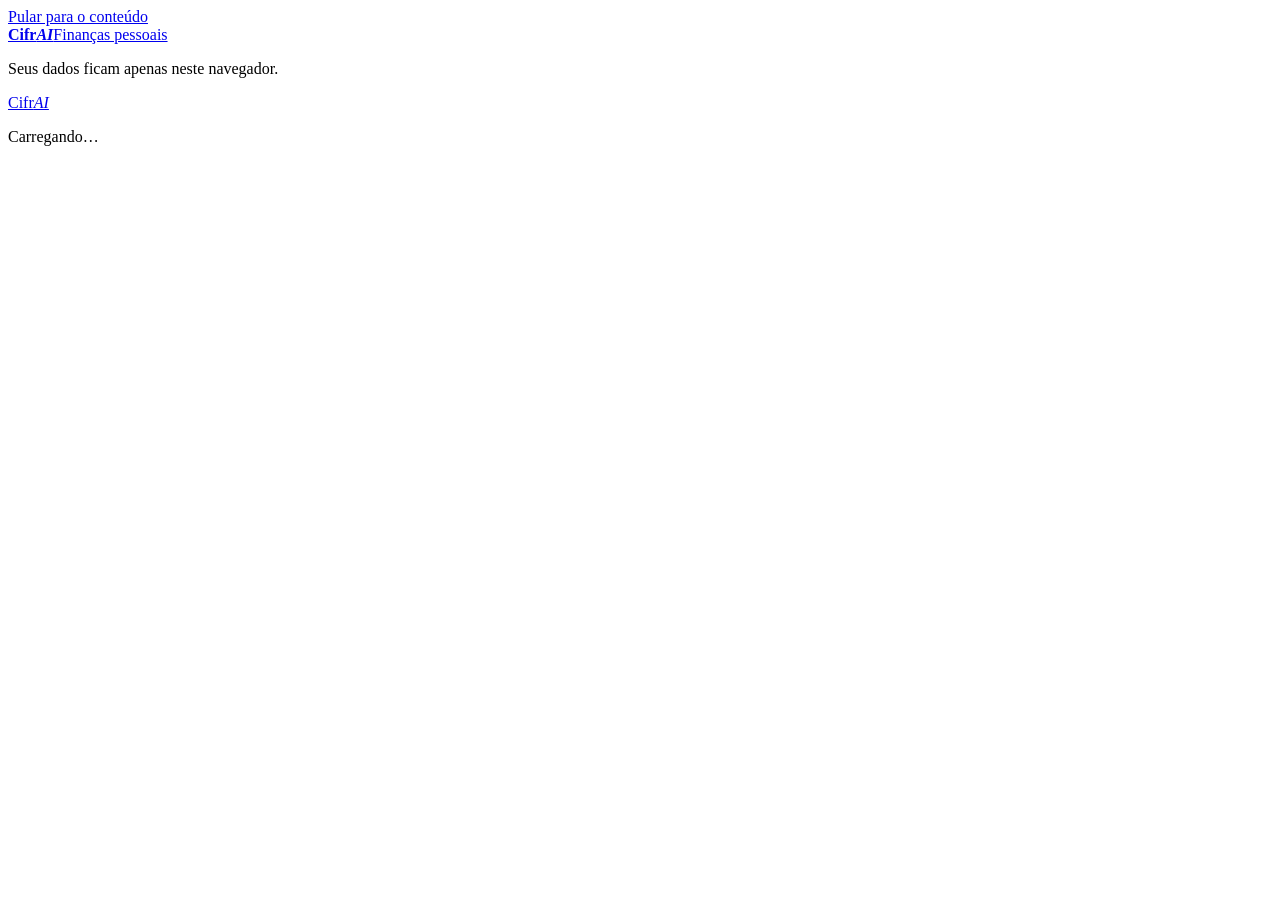
==== index.html @ ef98622e "Add files via upload" ====
<!DOCTYPE html>
<html lang="pt-BR">
<head>
  <meta charset="utf-8">
  <meta name="viewport" content="width=device-width, initial-scale=1">
  <meta name="description" content="CifrAI: controle financeiro pessoal a partir do extrato em PDF, com categorias, orçamentos, gráficos e assistente. Seus dados ficam no seu navegador.">
  <meta name="color-scheme" content="light dark">
  <title>CifrAI · Controle financeiro pessoal</title>
  <link rel="icon" href="data:image/svg+xml,%3Csvg xmlns='http://www.w3.org/2000/svg' viewBox='0 0 32 32'%3E%3Crect width='32' height='32' rx='8' fill='%235846b8'/%3E%3Cpath d='M9 21l5-6 4 4 6-8' stroke='white' stroke-width='2.6' fill='none' stroke-linecap='round' stroke-linejoin='round'/%3E%3C/svg%3E">
  <link rel="stylesheet" href="css/styles.css">
</head>
<body>
  <noscript><p class="banner">O CifrAI precisa de JavaScript ativado no navegador para funcionar.</p></noscript>
  <a class="skip-link" href="#view">Pular para o conteúdo</a>

  <aside class="sidebar">
    <a class="brand" href="#/inicio" aria-label="CifrAI: ir para a tela inicial">
      <span class="brand-logo" aria-hidden="true"></span>
      <div><strong>Cifr<em>AI</em></strong><span>Finanças pessoais</span></div>
    </a>
    <nav id="nav" class="nav" aria-label="Navegação principal"></nav>
    <p class="privacy-note">Seus dados ficam apenas neste navegador.</p>
  </aside>

  <div class="content">
    <a class="mobile-brand" href="#/inicio" aria-label="CifrAI: ir para a tela inicial">
      <span class="brand-logo" aria-hidden="true"></span> Cifr<em>AI</em>
    </a>
    <div id="banner" class="banner" hidden>
      Você abriu o arquivo direto do computador. Para o app funcionar corretamente, abra pelo endereço
      <strong>http://localhost:8080</strong> (veja o arquivo <em>iniciar.bat</em>).
    </div>
    <div id="app-error" class="banner error" role="alert" hidden>
      <span></span> <button id="app-error-close" class="btn small" type="button">Fechar</button>
    </div>
    <main id="view" tabindex="-1">
      <p class="loading">Carregando…</p>
    </main>
  </div>

  <script type="module" src="js/app.js"></script>
</body>
</html>
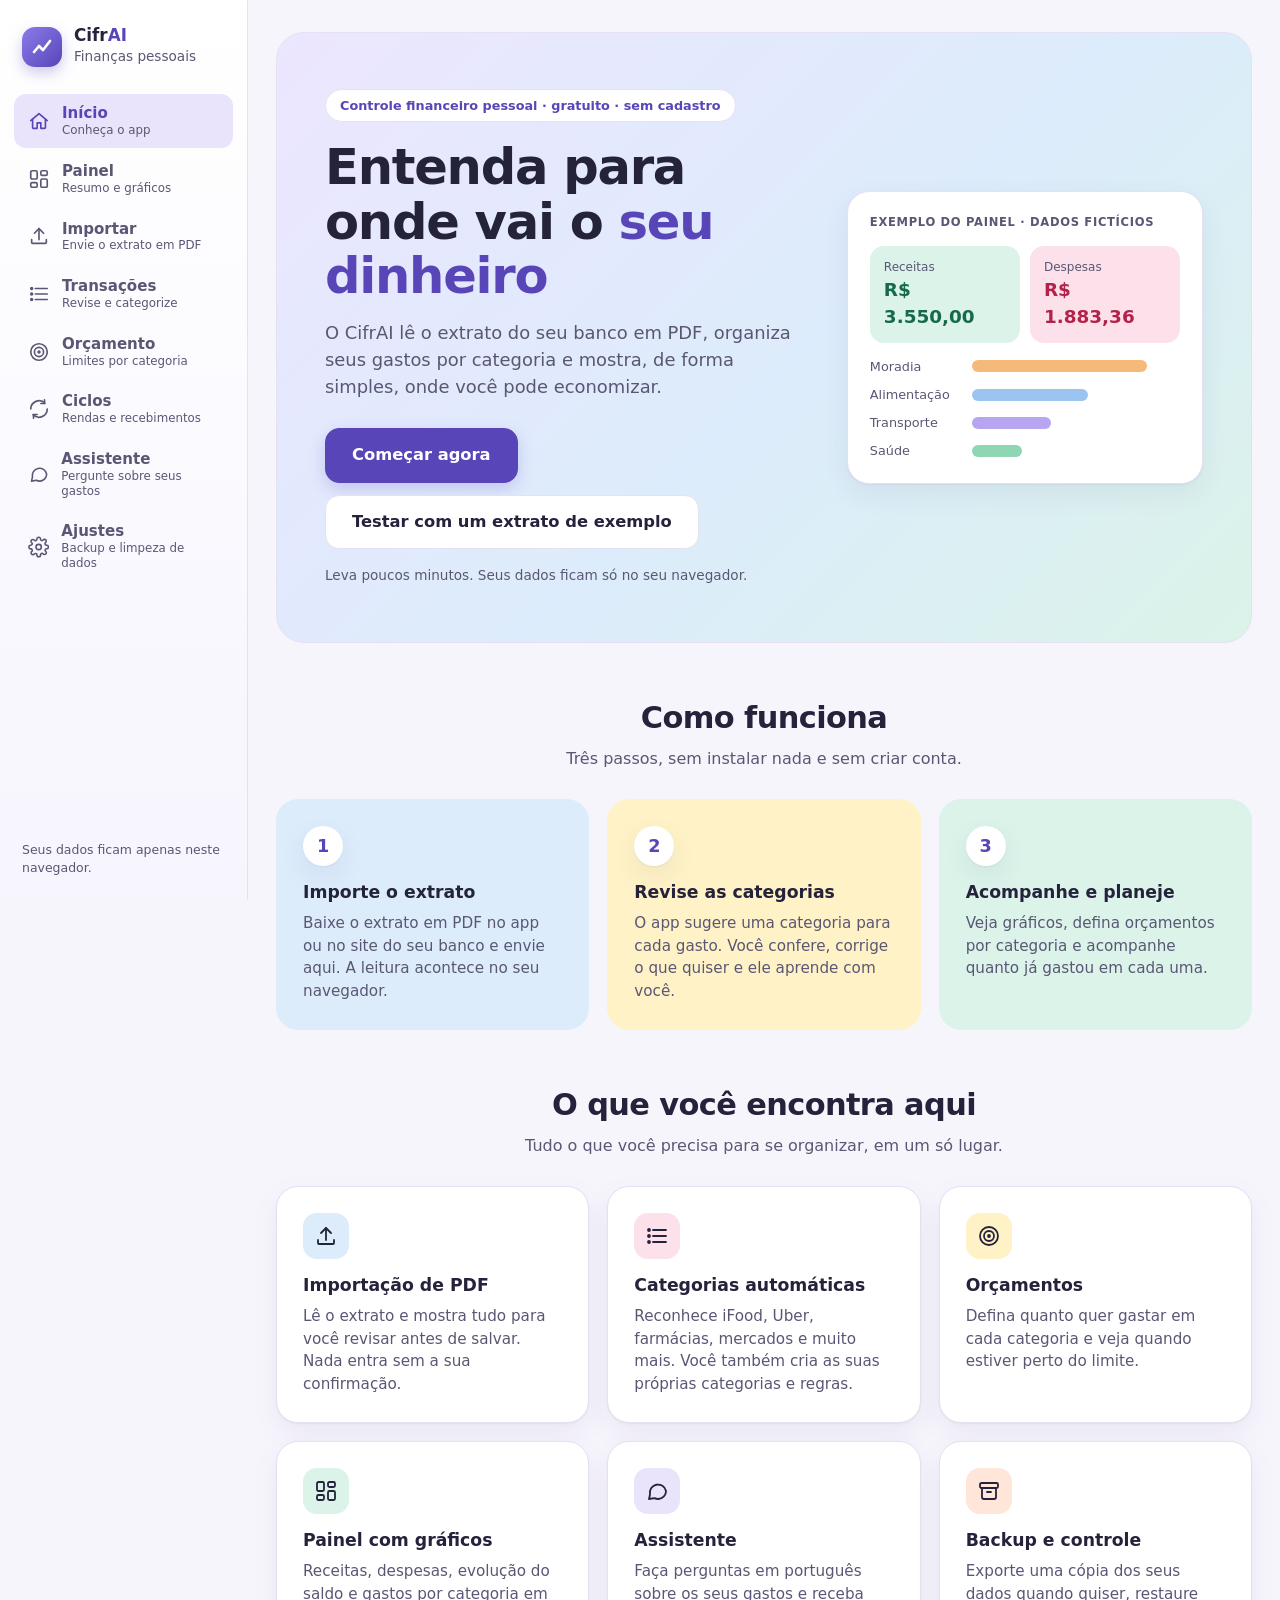
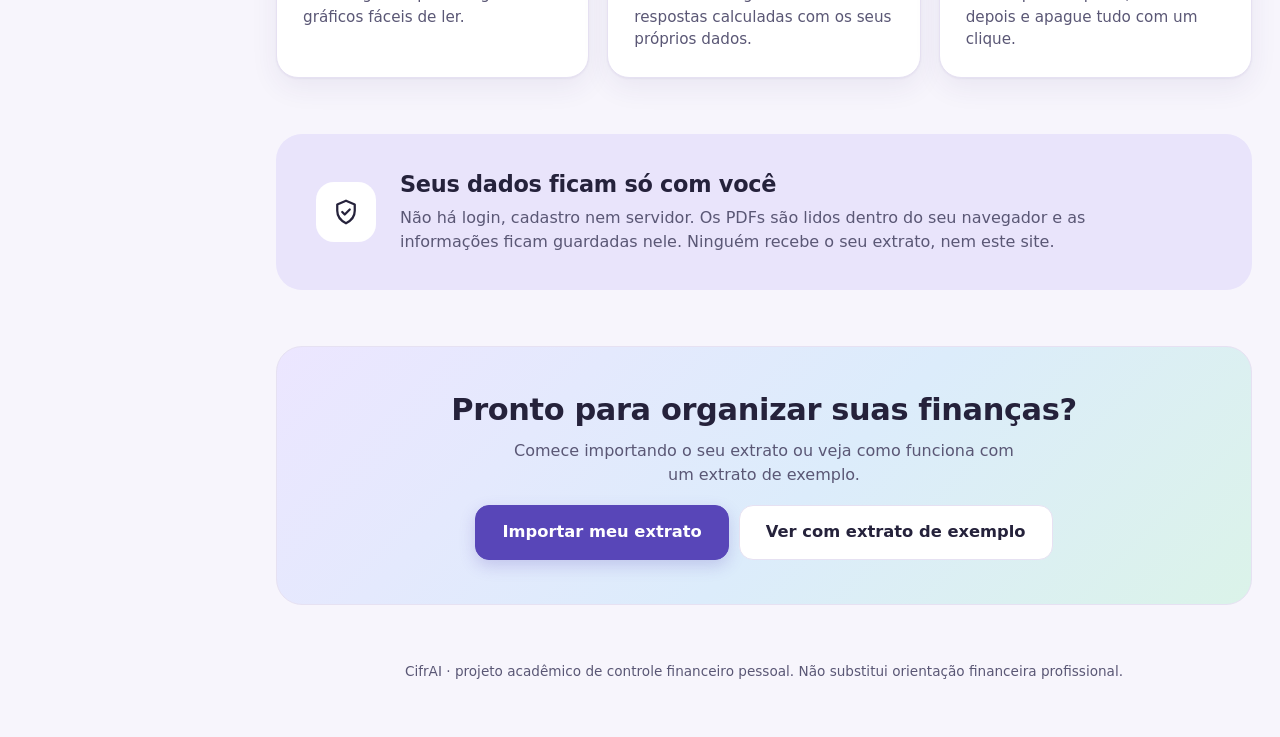
==== commit 0ee0d33f: "Add files via upload" ====
--- a/index.html
+++ b/index.html
@@ -2,6 +2,12 @@
 <html lang="pt-BR">
 <head>
   <meta charset="utf-8">
+  <!-- Regra de segurança (CSP): a página só carrega e executa código DESTE site. Scripts, estilos, imagens, fontes,
+       workers e conexões de outros endereços são bloqueados; plugins (object) e <base> também. Estilos inline
+       continuam permitidos porque o app usa cores por atributo style (não executam código).
+       Para conectar um backend de IA, acrescente o endereço dele em connect-src (veja docs/CONFIGURAR-LLM.md). -->
+  <meta http-equiv="Content-Security-Policy" content="default-src 'self'; script-src 'self'; style-src 'self' 'unsafe-inline'; img-src 'self' data:; font-src 'self'; connect-src 'self'; worker-src 'self'; object-src 'none'; base-uri 'self'; form-action 'self'">
+  <meta name="referrer" content="no-referrer">
   <meta name="viewport" content="width=device-width, initial-scale=1">
   <meta name="description" content="CifrAI: controle financeiro pessoal a partir do extrato em PDF, com categorias, orçamentos, gráficos e assistente. Seus dados ficam no seu navegador.">
   <meta name="color-scheme" content="light dark">
@@ -24,7 +30,7 @@
 
   <div class="content">
     <a class="mobile-brand" href="#/inicio" aria-label="CifrAI: ir para a tela inicial">
-      <span class="brand-logo" aria-hidden="true"></span> Cifr<em>AI</em>
+      <span class="brand-logo" aria-hidden="true"></span><span>Cifr<em>AI</em></span>
     </a>
     <div id="banner" class="banner" hidden>
       Você abriu o arquivo direto do computador. Para o app funcionar corretamente, abra pelo endereço
--- a/css/styles.css
+++ b/css/styles.css
@@ -0,0 +1,656 @@
+/* CifrAI: estilo geral.
+   Variáveis (--nome) ficam no topo para trocar cores em um só lugar. */
+:root {
+  /* Paleta pastel: fundos suaves (lavanda, menta, pêssego, céu, manteiga, rosa) e texto escuro.
+     Todos os pares texto/fundo foram conferidos para contraste mínimo de 4,5:1. */
+  --bg: #f7f5fc;
+  --surface: #ffffff;
+  --text: #25223b;
+  --muted: #5a5775;
+  --border: #e6e1f2;
+  --primary: #5846b8;
+  --primary-soft: #e9e4fb;
+  --positive: #166a49;
+  --negative: #b3224a;
+  --warning: #8a4b08;
+  /* cores de texto SOBRE fundos coloridos (garantem contraste nos dois temas) */
+  --on-primary: #ffffff;
+  --on-warning: #ffffff;
+  --on-negative: #ffffff;
+  /* pastéis decorativos: o texto sobre eles é sempre o --text */
+  --pastel-lilac: #e9e4fb;
+  --pastel-mint: #dbf3e9;
+  --pastel-peach: #ffe6d8;
+  --pastel-sky: #dcecfb;
+  --pastel-butter: #fff2c6;
+  --pastel-rose: #fde1ea;
+  --hero: linear-gradient(135deg, #ece6ff 0%, #dcecfb 55%, #dbf3e9 100%);
+  --radius: 18px;
+  --shadow: 0 1px 2px rgba(60, 45, 120, .06), 0 10px 28px rgba(60, 45, 120, .07);
+  --sidebar-w: 248px;
+  --nav-h: 64px;
+}
+
+@media (prefers-color-scheme: dark) {
+  :root {
+    --bg: #16142a;
+    --surface: #201e38;
+    --text: #ece9fb;
+    --muted: #aeaacb;
+    --border: #38355e;
+    --primary: #b9acff;
+    --primary-soft: #33305c;
+    --positive: #6fe0ac;
+    --negative: #ff93aa;
+    --warning: #f5c26b;
+    --on-primary: #1b1640;
+    --on-warning: #1f1300;
+    --on-negative: #2b0a14;
+    --pastel-lilac: #2c2955;
+    --pastel-mint: #17372f;
+    --pastel-peach: #3d2a26;
+    --pastel-sky: #1c3050;
+    --pastel-butter: #3a3318;
+    --pastel-rose: #3d2232;
+    --hero: linear-gradient(135deg, #2a2650 0%, #1d2c4f 55%, #17372f 100%);
+    --shadow: none;
+  }
+}
+
+* { box-sizing: border-box; }
+
+html { -webkit-text-size-adjust: 100%; }
+
+body {
+  margin: 0;
+  font-family: system-ui, -apple-system, "Segoe UI", Roboto, sans-serif;
+  background: var(--bg);
+  color: var(--text);
+  line-height: 1.5;
+}
+
+h1, h2 { margin: 0; line-height: 1.25; letter-spacing: -.012em; }
+h2 { font-size: 1.08rem; }
+p { margin: 0; }
+
+.skip-link {
+  position: absolute; left: -999px; top: 8px;
+  background: var(--primary); color: var(--on-primary); padding: 8px 14px; border-radius: 8px; z-index: 100;
+}
+.skip-link:focus { left: 8px; }
+
+/* ---------- Estrutura: menu lateral (desktop) e menu inferior (celular) ---------- */
+.sidebar {
+  position: fixed; inset: 0 auto 0 0; width: var(--sidebar-w);
+  background: linear-gradient(180deg, var(--surface) 0%, var(--pastel-lilac) 260%);
+  border-right: 1px solid var(--border);
+  display: flex; flex-direction: column; padding: 22px 14px; gap: 22px; z-index: 10;
+}
+
+.brand { display: flex; align-items: center; gap: 12px; padding: 4px 8px; color: var(--text); text-decoration: none; border-radius: 12px; }
+.brand em, .mobile-brand em { font-style: normal; color: var(--primary); }
+.brand:focus-visible, .mobile-brand:focus-visible { outline: 3px solid var(--primary); outline-offset: 2px; }
+.brand strong { display: block; font-size: 1.05rem; line-height: 1.1; }
+.brand span:not(.brand-logo) { color: var(--muted); font-size: .85rem; }
+.brand-logo {
+  width: 40px; height: 40px; border-radius: 13px; flex: none;
+  background:
+    url("data:image/svg+xml,%3Csvg xmlns='http://www.w3.org/2000/svg' viewBox='0 0 32 32'%3E%3Cpath d='M8 21l5-6 4 4 7-9' stroke='white' stroke-width='2.6' fill='none' stroke-linecap='round' stroke-linejoin='round'/%3E%3C/svg%3E") center / 80% no-repeat,
+    linear-gradient(135deg, #8b7bea, #5846b8);
+  box-shadow: 0 6px 14px rgba(88, 70, 184, .28);
+}
+
+.nav { display: flex; flex-direction: column; gap: 4px; }
+.nav-item {
+  display: flex; align-items: center; gap: 12px; padding: 10px 14px; border-radius: 12px;
+  color: var(--muted); text-decoration: none; font-weight: 600; font-size: .94rem;
+}
+.nav-text { display: flex; flex-direction: column; min-width: 0; line-height: 1.25; }
+.nav-text small { font-size: .74rem; font-weight: 500; color: var(--muted); }
+.nav-item:hover { background: var(--pastel-lilac); color: var(--text); }
+.nav-item.active { background: var(--primary-soft); color: var(--primary); }
+.nav-item:focus-visible, .skip-link:focus-visible { outline: 3px solid var(--primary); outline-offset: 2px; }
+
+.privacy-note { margin-top: auto; font-size: .78rem; color: var(--muted); padding: 0 8px; }
+
+.content { margin-left: var(--sidebar-w); min-height: 100vh; }
+main { max-width: 1100px; margin: 0 auto; padding: 32px 28px 48px; outline: none; }
+
+.banner {
+  background: #fef3c7; color: #78350f; padding: 12px 20px; font-size: .9rem; border-bottom: 1px solid #fcd34d;
+}
+.banner[hidden] { display: none; }
+
+/* ---------- Conteúdo ---------- */
+.page-header { margin-bottom: 24px; }
+.page-header h1 { font-size: 1.85rem; font-weight: 800; }
+.page-header p { color: var(--muted); margin-top: 6px; }
+
+.card {
+  background: var(--surface); border: 1px solid var(--border); border-radius: var(--radius);
+  padding: 20px; box-shadow: var(--shadow);
+}
+
+.grid { display: grid; gap: 16px; margin-bottom: 16px; }
+.grid.stats { grid-template-columns: repeat(4, 1fr); }
+.grid.two { grid-template-columns: repeat(2, 1fr); }
+
+.stat { display: flex; flex-direction: column; gap: 4px; }
+.stat-label { color: var(--muted); font-size: .85rem; font-weight: 500; }
+.stat-value { font-size: 1.55rem; letter-spacing: -.01em; }
+.stat-hint { color: var(--muted); font-size: .8rem; }
+/* Indicadores em cartões pastel (o texto continua escuro; contraste conferido) */
+.grid.kpis > .stat:nth-child(6n+1), .grid.stats > .stat:nth-child(6n+1) { background: var(--pastel-mint); border-color: transparent; }
+.grid.kpis > .stat:nth-child(6n+2), .grid.stats > .stat:nth-child(6n+2) { background: var(--pastel-rose); border-color: transparent; }
+.grid.kpis > .stat:nth-child(6n+3), .grid.stats > .stat:nth-child(6n+3) { background: var(--pastel-sky); border-color: transparent; }
+.grid.kpis > .stat:nth-child(6n+4), .grid.stats > .stat:nth-child(6n+4) { background: var(--pastel-butter); border-color: transparent; }
+.grid.kpis > .stat:nth-child(6n+5), .grid.stats > .stat:nth-child(6n+5) { background: var(--pastel-lilac); border-color: transparent; }
+.grid.kpis > .stat:nth-child(6n+6), .grid.stats > .stat:nth-child(6n+6) { background: var(--pastel-peach); border-color: transparent; }
+.stat.positive .stat-value { color: var(--positive); }
+.stat.negative .stat-value { color: var(--negative); }
+.stat.warning .stat-value { color: var(--warning); }
+
+.empty { text-align: center; padding: 40px 24px; margin-bottom: 16px; }
+.empty h2 { margin: 12px 0 8px; font-size: 1.2rem; }
+.empty p { color: var(--muted); max-width: 520px; margin: 0 auto; }
+
+.badge {
+  display: inline-block; background: var(--primary-soft); color: var(--primary);
+  font-size: .78rem; font-weight: 600; padding: 4px 10px; border-radius: 999px;
+}
+
+.feature-list { list-style: none; padding: 0; margin: 18px auto 0; max-width: 460px; text-align: left; }
+.feature-list li { padding: 8px 0 8px 28px; position: relative; border-top: 1px solid var(--border); }
+.feature-list li::before {
+  content: ""; position: absolute; left: 4px; top: 15px; width: 10px; height: 10px; border-radius: 50%;
+  background: var(--primary);
+}
+
+.chips { list-style: none; padding: 0; margin: 14px 0 0; display: flex; flex-wrap: wrap; gap: 8px; }
+.chip { display: inline-flex; align-items: center; gap: 8px; padding: 6px 12px; border: 1px solid var(--border); border-radius: 999px; font-size: .88rem; }
+.dot { width: 10px; height: 10px; border-radius: 50%; display: inline-block; }
+
+.status-list { list-style: none; padding: 0; margin: 14px 0 0; display: grid; gap: 10px; font-size: .92rem; }
+.status-list li { display: flex; align-items: center; gap: 10px; }
+.status-list .ok { width: 10px; height: 10px; border-radius: 50%; background: var(--positive); flex: none; }
+
+.loading { color: var(--muted); }
+.error { border-color: var(--negative); }
+.error h2 { color: var(--negative); margin-bottom: 8px; }
+
+/* ---------- Botões e formulários ---------- */
+.btn {
+  display: inline-flex; align-items: center; justify-content: center; gap: 8px;
+  padding: 10px 18px; border-radius: 12px; border: 1px solid var(--border); background: var(--surface);
+  color: var(--text); font: inherit; font-weight: 600; font-size: .92rem; cursor: pointer; text-decoration: none;
+  transition: transform .12s ease, box-shadow .12s ease, background .12s ease;
+}
+.btn:hover { background: var(--pastel-lilac); }
+.btn.primary { background: var(--primary); border-color: var(--primary); color: var(--on-primary); box-shadow: 0 6px 16px rgba(88, 70, 184, .22); }
+.btn.primary:hover { background: var(--primary); filter: brightness(1.08); transform: translateY(-1px); }
+.btn.large { padding: 14px 26px; font-size: 1.02rem; border-radius: 14px; }
+.btn:disabled { opacity: .5; cursor: not-allowed; filter: none; }
+.btn:focus-visible, .filter:focus-visible, .tab:focus-visible, input:focus-visible, select:focus-visible, summary:focus-visible {
+  outline: 3px solid var(--primary); outline-offset: 2px;
+}
+
+input[type="text"], input[type="search"], input[type="number"], input[type="date"], select {
+  font: inherit; font-size: .9rem; padding: 7px 9px; border: 1px solid var(--border); border-radius: 8px;
+  background: var(--surface); color: var(--text); max-width: 100%;
+}
+.inline-form { display: flex; gap: 10px; flex-wrap: wrap; margin-top: 12px; justify-content: center; }
+
+.muted, .hint { color: var(--muted); }
+.hint { font-size: .85rem; max-width: 560px; margin: 14px auto 0; }
+.micro { font-size: .75rem; color: var(--muted); margin-top: 2px; }
+.mono { font-family: ui-monospace, Consolas, monospace; word-break: break-word; }
+a { color: var(--primary); }
+
+main > .card + .card, main > .card + details, main > details + details, main > details + .card, main > .table-card + details { margin-top: 16px; }
+.card.warn { border-color: var(--warning); }
+
+/* ---------- Importação ---------- */
+.dropzone { text-align: center; padding: 36px 20px; border-style: dashed; border-width: 2px; margin-bottom: 16px; }
+.dropzone.over { border-color: var(--primary); background: var(--primary-soft); }
+.dropzone-icon { color: var(--primary); }
+.dropzone-icon svg { width: 40px; height: 40px; }
+.dropzone h2 { margin: 8px 0; font-size: 1.15rem; }
+.dropzone p { margin: 6px 0; }
+
+.history { list-style: none; padding: 0; margin: 12px 0 0; display: grid; gap: 10px; }
+.history li { display: flex; flex-direction: column; gap: 2px; padding-top: 10px; border-top: 1px solid var(--border); }
+.history li:first-child { border-top: 0; padding-top: 0; }
+
+.spinner {
+  width: 36px; height: 36px; margin: 0 auto; border-radius: 50%;
+  border: 4px solid var(--border); border-top-color: var(--primary); animation: spin .9s linear infinite;
+}
+@keyframes spin { to { transform: rotate(360deg); } }
+
+.filters { display: flex; gap: 8px; flex-wrap: wrap; margin: 4px 0 12px; }
+.filter { border: 1px solid var(--border); background: var(--surface); color: var(--text); border-radius: 999px; padding: 6px 14px; font: inherit; font-size: .85rem; cursor: pointer; }
+.filter.active { background: var(--primary-soft); border-color: var(--primary); color: var(--primary); font-weight: 600; }
+
+.table-card { padding: 0; overflow-x: auto; }
+.review-table { width: 100%; border-collapse: collapse; font-size: .9rem; }
+.review-table th { text-align: left; font-size: .75rem; text-transform: uppercase; letter-spacing: .03em; color: var(--muted); padding: 12px 10px; border-bottom: 1px solid var(--border); white-space: nowrap; }
+.review-table td { padding: 12px 10px; border-bottom: 1px solid var(--border); vertical-align: top; }
+.review-table tr[hidden] { display: none; }
+.review-table tr.is-duplicate { background: color-mix(in srgb, var(--warning) 8%, transparent); }
+.review-table tr.is-blocked { background: color-mix(in srgb, var(--negative) 6%, transparent); }
+.review-table .desc { min-width: 220px; }
+.review-table .f-amount { width: 110px; text-align: right; }
+.review-table input[type="checkbox"] { width: 24px; height: 24px; accent-color: var(--primary); }
+.review-table .status { min-width: 200px; }
+
+.warnlist { list-style: none; margin: 0; padding: 0; display: grid; gap: 6px; font-size: .8rem; }
+.w { padding: 5px 8px; border-radius: 8px; border-left: 3px solid var(--border); background: var(--bg); }
+.w.bloqueio { border-left-color: var(--negative); color: var(--negative); }
+.w.atencao { border-left-color: var(--warning); color: var(--warning); }
+.w.info { border-left-color: var(--primary); color: var(--muted); }
+.w.ok { border-left-color: var(--positive); color: var(--positive); }
+
+details.card summary { cursor: pointer; }
+.plain-list { margin: 12px 0 0; padding-left: 18px; display: grid; gap: 6px; font-size: .88rem; }
+.extracted { margin: 12px 0 0; max-height: 280px; overflow: auto; font-size: .78rem; background: var(--bg); padding: 12px; border-radius: 8px; white-space: pre-wrap; }
+
+.action-bar {
+  position: sticky; bottom: 0; margin: 20px -8px 0; padding: 12px 16px; background: var(--surface);
+  border: 1px solid var(--border); border-radius: var(--radius); box-shadow: 0 -4px 20px rgba(15, 23, 42, .08);
+  display: flex; gap: 12px; align-items: center; justify-content: space-between; flex-wrap: wrap; z-index: 5;
+}
+.action-buttons { display: flex; gap: 10px; flex-wrap: wrap; }
+.action-buttons.center { justify-content: center; margin-top: 18px; }
+.action-info { color: var(--muted); font-size: .9rem; }
+
+/* ---------- Categorização ---------- */
+.tabs { display: flex; gap: 4px; border-bottom: 1px solid var(--border); margin-bottom: 18px; overflow-x: auto; }
+.tab { padding: 10px 16px; text-decoration: none; color: var(--muted); font-weight: 600; font-size: .92rem; border-bottom: 3px solid transparent; white-space: nowrap; }
+.tab:hover { color: var(--text); }
+.tab.active { color: var(--primary); border-bottom-color: var(--primary); }
+.tab .count { display: inline-block; min-width: 20px; padding: 0 6px; margin-left: 4px; border-radius: 999px; background: var(--warning); color: var(--on-warning); font-size: .72rem; text-align: center; }
+
+.toolbar { display: flex; gap: 14px; flex-wrap: wrap; align-items: flex-end; margin-bottom: 12px; }
+.field { display: flex; flex-direction: column; gap: 4px; font-size: .8rem; color: var(--muted); font-weight: 600; }
+.field.grow, .grow { flex: 1 1 220px; }
+.field input, .field select { font-weight: 400; color: var(--text); }
+.check { display: flex; gap: 8px; align-items: center; font-size: .85rem; }
+.check small { color: var(--muted); }
+.check input { width: 24px; height: 24px; flex: none; accent-color: var(--primary); }
+
+.toast { min-height: 1.4em; margin: 0 0 8px; font-size: .9rem; color: var(--primary); font-weight: 600; }
+.count-line { margin: 4px 0 8px; font-size: .85rem; }
+
+.tx-table .num { text-align: right; white-space: nowrap; font-variant-numeric: tabular-nums; font-weight: 600; }
+.tx-table .neg { color: var(--negative); }
+.tx-table .pos { color: var(--positive); }
+.tx-table tr.is-pending { background: color-mix(in srgb, var(--warning) 7%, transparent); }
+.tx-table select { max-width: 170px; }
+.cell-inline { display: flex; align-items: center; gap: 0; }
+.cat-dot { display: inline-block; width: 10px; height: 10px; border-radius: 50%; margin-right: 8px; flex: none; }
+.cat-dot.big { width: 16px; height: 16px; margin: 0; }
+.row-actions { display: flex; gap: 8px; flex-wrap: wrap; margin-top: 8px; }
+.btn.small { padding: 5px 10px; font-size: .8rem; }
+.btn.danger { background: var(--negative); border-color: var(--negative); color: var(--on-negative); }
+.btn.danger-outline { color: var(--negative); border-color: var(--negative); }
+.badge.warn { background: color-mix(in srgb, var(--warning) 12%, transparent); color: var(--warning); }
+
+.bulk { flex-wrap: wrap; }
+.bulk select { max-width: 220px; }
+
+.form-grid { display: grid; grid-template-columns: repeat(3, 1fr); gap: 14px; margin-top: 12px; align-items: end; }
+.form-grid .wide { grid-column: 1 / -1; }
+.form-grid input[type="color"] { padding: 2px; height: 38px; width: 80px; }
+.sim-result { margin-top: 12px; display: grid; gap: 4px; font-size: .9rem; }
+
+.cat-list { list-style: none; margin: 12px 0 0; padding: 0; display: grid; }
+.cat-list li { display: flex; align-items: center; gap: 12px; padding: 12px 0; border-top: 1px solid var(--border); }
+.cat-list li:first-child { border-top: 0; }
+.cat-list .row-actions { margin: 0; }
+
+.switch { position: relative; display: inline-block; width: 40px; height: 22px; }
+.switch input { opacity: 0; width: 100%; height: 100%; position: absolute; margin: 0; cursor: pointer; z-index: 1; }
+.switch span { position: absolute; inset: 0; border-radius: 999px; background: var(--border); transition: background .15s; }
+.switch span::after { content: ""; position: absolute; left: 3px; top: 3px; width: 16px; height: 16px; border-radius: 50%; background: #fff; transition: transform .15s; }
+.switch input:checked + span { background: var(--primary); }
+.switch input:checked + span::after { transform: translateX(18px); }
+.switch input:focus-visible + span { outline: 3px solid var(--primary); outline-offset: 2px; }
+
+.dialog { border: 1px solid var(--border); border-radius: var(--radius); padding: 22px; max-width: 460px; width: calc(100% - 32px); background: var(--surface); color: var(--text); }
+.dialog::backdrop { background: rgba(15, 23, 42, .5); }
+.dialog h2 { margin-bottom: 12px; }
+.dialog-body { margin-bottom: 18px; display: grid; gap: 12px; }
+.action-buttons.end { justify-content: flex-end; }
+.rules-table .row-actions { margin: 0; }
+
+/* ---------- Orçamentos e ciclos ---------- */
+.month-nav { display: flex; align-items: center; gap: 10px; flex-wrap: wrap; margin-bottom: 14px; }
+.month-nav strong { min-width: 150px; text-align: center; }
+.note { margin: 8px 0 16px; }
+
+.budget-list, .cycle-list { display: grid; gap: 14px; margin-bottom: 16px; }
+.budget-head { display: flex; justify-content: space-between; gap: 10px; align-items: center; flex-wrap: wrap; margin-bottom: 12px; }
+.level-badge { display: inline-flex; gap: 6px; align-items: center; padding: 3px 10px; border-radius: 999px; font-size: .78rem; font-weight: 700; border: 1px solid var(--border); }
+.level-badge.ok, .level-badge.status-recebido { color: var(--positive); border-color: var(--positive); }
+.level-badge.atencao, .level-badge.status-parcial { color: var(--warning); border-color: var(--warning); }
+.level-badge.excedido, .level-badge.status-sem_recebimento { color: var(--negative); border-color: var(--negative); }
+.level-badge.status-previsto { color: var(--muted); }
+
+.progress { height: 12px; border-radius: 999px; background: var(--border); overflow: hidden; }
+.progress span { display: block; height: 100%; border-radius: 999px; background: var(--positive); }
+.level-atencao .progress span { background: var(--warning); }
+.level-excedido .progress span { background: var(--negative); }
+
+.budget-numbers { display: grid; grid-template-columns: repeat(4, 1fr); gap: 12px; margin-top: 14px; }
+.budget-numbers.six { grid-template-columns: repeat(3, 1fr); }
+.budget-numbers span { display: block; font-size: .75rem; color: var(--muted); }
+.budget-numbers strong { font-size: 1.05rem; }
+.budget-numbers .neg, .tx-table .neg, .cycle-balance.neg strong { color: var(--negative); }
+.budget-numbers .pos { color: var(--positive); }
+.budget-card .micro { margin-top: 10px; }
+
+.mode-box { border: 1px solid var(--border); border-radius: var(--radius); padding: 10px 16px 12px; margin: 0 0 16px; display: grid; gap: 6px; background: var(--surface); }
+.mode-box legend { font-size: .8rem; font-weight: 700; color: var(--muted); padding: 0 6px; }
+.mode-box small { color: var(--muted); }
+
+.cycle summary { display: flex; align-items: center; gap: 12px; flex-wrap: wrap; cursor: pointer; list-style: none; }
+.cycle summary::-webkit-details-marker { display: none; }
+.cycle summary::before { content: "▸"; color: var(--muted); }
+.cycle[open] summary::before { content: "▾"; }
+.cycle-title { flex: 1 1 200px; }
+.cycle-balance { font-size: .88rem; color: var(--muted); }
+.cycle-balance strong { color: var(--text); }
+.cycle .cycle-sub { font-size: .95rem; margin: 18px 0 8px; }
+.cycle .budget-numbers { margin-top: 16px; }
+
+.income-list { list-style: none; margin: 12px 0 0; padding: 0; }
+.income-list li { display: flex; align-items: center; gap: 14px; flex-wrap: wrap; padding: 14px 0; border-top: 1px solid var(--border); }
+.income-list li:first-child { border-top: 0; }
+.income-list li.inactive { opacity: .55; }
+.form-grid.inner { margin-top: 10px; grid-template-columns: repeat(2, 1fr); }
+details.wide summary { cursor: pointer; font-size: .88rem; color: var(--muted); }
+
+.wide-dialog { max-width: 640px; }
+.alloc-rows { display: grid; gap: 10px; margin: 12px 0; }
+.alloc-row { display: grid; grid-template-columns: 1fr 130px auto; gap: 8px; align-items: center; }
+.alloc-row select { min-width: 0; }
+.alloc-sum { margin: 12px 0 0; font-weight: 700; font-size: .92rem; }
+.alloc-sum.ok { color: var(--positive); }
+.alloc-sum.off { color: var(--warning); }
+#alloc-error[hidden] { display: none; }
+
+/* ---------- Painel (gráficos e análises) ---------- */
+.grid.kpis { grid-template-columns: repeat(3, 1fr); }
+.period-bar { margin-bottom: 16px; }
+.period-range { align-self: center; font-size: .85rem; }
+.period-bar .w { flex-basis: 100%; }
+
+.chart-card { margin-bottom: 16px; }
+.chart-tabs { display: flex; gap: 6px; overflow-x: auto; padding-bottom: 4px; border-bottom: 1px solid var(--border); margin-bottom: 10px; }
+.chart-tab { border: 0; background: none; color: var(--muted); font: inherit; font-weight: 600; font-size: .88rem; padding: 8px 14px; border-radius: 8px 8px 0 0; cursor: pointer; white-space: nowrap; border-bottom: 3px solid transparent; }
+.chart-tab:hover { color: var(--text); }
+.chart-tab.active { color: var(--primary); border-bottom-color: var(--primary); }
+.chart-tab:focus-visible { outline: 3px solid var(--primary); outline-offset: 2px; }
+.chart-note { margin: 0 0 8px; }
+.chart-body { display: block; }
+.chart-body.with-legend { display: grid; grid-template-columns: minmax(220px, 320px) 1fr; gap: 24px; align-items: center; }
+.chart-wrap { position: relative; height: 320px; }
+.chart-body.with-legend .chart-wrap { height: 280px; }
+.empty-chart { color: var(--muted); text-align: center; padding: 48px 12px; margin: 0; }
+.chart-details { margin-top: 12px; }
+.chart-details summary { cursor: pointer; font-size: .88rem; color: var(--muted); }
+.chart-details .table-card { margin-top: 10px; }
+.data-table { width: 100%; border-collapse: collapse; font-size: .85rem; }
+.data-table th { text-align: left; color: var(--muted); font-size: .75rem; text-transform: uppercase; padding: 8px; border-bottom: 1px solid var(--border); }
+.data-table td { padding: 8px; border-bottom: 1px solid var(--border); font-variant-numeric: tabular-nums; }
+
+.legend-list { list-style: none; margin: 0; padding: 0; display: grid; gap: 8px; font-size: .9rem; }
+.legend-list li { display: flex; align-items: center; gap: 10px; }
+.legend-list .muted { min-width: 52px; text-align: right; }
+.legend-list strong { white-space: nowrap; }
+
+.insights { list-style: none; margin: 14px 0 0; padding: 0; display: grid; gap: 10px; }
+.insight { display: flex; gap: 12px; padding: 12px; border-radius: 10px; background: var(--bg); border-left: 4px solid var(--border); }
+.insight p { margin: 2px 0 0; font-size: .9rem; }
+.insight-icon { width: 24px; height: 24px; border-radius: 50%; display: inline-flex; align-items: center; justify-content: center; font-weight: 800; font-size: .8rem; flex: none; border: 2px solid currentColor; }
+.insight.ok { border-left-color: var(--positive); } .insight.ok .insight-icon { color: var(--positive); }
+.insight.warn { border-left-color: var(--warning); } .insight.warn .insight-icon { color: var(--warning); }
+.insight.info { border-left-color: var(--primary); } .insight.info .insight-icon { color: var(--primary); }
+
+.dashboard-section + .dashboard-section { margin-top: 16px; }
+.card[aria-label] + .card[aria-label] { margin-top: 16px; }
+.cycle-rows { list-style: none; margin: 14px 0 0; padding: 0; display: grid; gap: 18px; }
+.cycle-row-head { display: flex; flex-wrap: wrap; gap: 4px 12px; align-items: center; margin-bottom: 8px; }
+.cycle-bar { display: flex; height: 14px; border-radius: 999px; background: var(--border); overflow: hidden; }
+.seg.committed { background: var(--warning); }
+.seg.realized { background: var(--negative); }
+.seg.available { background: var(--positive); }
+.cycle-nums { display: flex; flex-wrap: wrap; gap: 6px 18px; margin-top: 8px; font-size: .82rem; color: var(--muted); }
+.cycle-nums strong { color: var(--text); }
+.cycle-nums .neg { color: var(--negative); }
+.bar-legend { display: flex; flex-wrap: wrap; gap: 6px 14px; align-items: center; margin-top: 14px; font-size: .78rem; color: var(--muted); }
+.bar-legend .k { width: 12px; height: 12px; border-radius: 3px; display: inline-block; }
+.bar-legend .committed { background: var(--warning); } .bar-legend .realized { background: var(--negative); }
+.bar-legend .available { background: var(--positive); } .bar-legend .over { background: transparent; border: 2px solid var(--negative); }
+.unallocated { margin-top: 16px; padding: 12px; border-radius: 10px; background: var(--bg); font-size: .9rem; }
+.unallocated.has { border-left: 4px solid var(--warning); }
+.next-list li { padding: 4px 0; }
+
+/* ---------- Assistente ---------- */
+.sr-only { position: absolute; width: 1px; height: 1px; overflow: hidden; clip: rect(0 0 0 0); white-space: nowrap; }
+.mode-banner { border-radius: var(--radius); padding: 12px 16px; margin-bottom: 14px; border: 1px solid var(--border); background: var(--surface); }
+.mode-banner p { margin: 6px 0 0; font-size: .88rem; color: var(--muted); }
+.mode-banner.ai { border-color: var(--primary); }
+.mode-badge { display: inline-block; font-weight: 800; font-size: .8rem; padding: 3px 12px; border-radius: 999px; background: var(--bg); border: 1px solid var(--border); }
+.mode-banner.ai .mode-badge { background: var(--primary-soft); color: var(--primary); border-color: var(--primary); }
+.assistant-settings { margin-bottom: 14px; }
+.assistant-settings summary { cursor: pointer; }
+.settings-body { margin-top: 14px; display: grid; gap: 14px; }
+.form-grid.single { grid-template-columns: 1fr; }
+.form-grid.single input { width: 100%; }
+.settings-msg { margin: 0; font-size: .88rem; color: var(--muted); }
+.privacy-box { background: var(--bg); border-radius: 10px; padding: 12px 16px; font-size: .86rem; }
+.privacy-box ul { margin: 8px 0 0; padding-left: 18px; display: grid; gap: 4px; }
+
+.chat-card { display: flex; flex-direction: column; gap: 12px; }
+.chat-log { display: flex; flex-direction: column; gap: 12px; max-height: 60vh; min-height: 220px; overflow-y: auto; padding: 4px; }
+.msg { display: flex; }
+.msg.user { justify-content: flex-end; }
+.bubble { max-width: min(760px, 92%); padding: 12px 14px; border-radius: 14px; background: var(--bg); font-size: .92rem; }
+.msg.user .bubble { background: var(--primary); color: var(--on-primary); }
+.bubble p { margin: 0 0 8px; }
+.bubble p:last-child { margin-bottom: 0; }
+.chat-table { margin: 8px 0; }
+.chat-table .data-table { font-size: .8rem; }
+.notes { margin: 8px 0 0; padding-left: 18px; font-size: .8rem; color: var(--muted); display: grid; gap: 3px; }
+.msg-foot { margin-top: 8px; }
+.msg-badge { font-size: .72rem; font-weight: 700; padding: 2px 8px; border-radius: 999px; border: 1px solid var(--border); color: var(--muted); }
+.msg-badge.ai { color: var(--primary); border-color: var(--primary); }
+.sources { margin-top: 8px; font-size: .82rem; }
+.sources summary { cursor: pointer; color: var(--muted); }
+.chat-busy { color: var(--muted); font-size: .88rem; display: flex; align-items: center; gap: 8px; }
+.chat-busy[hidden] { display: none; }
+.spinner.small { width: 16px; height: 16px; border-width: 3px; margin: 0; }
+.chat-form { display: flex; gap: 8px; }
+.chat-form input { flex: 1; min-width: 0; padding: 10px 12px; font-size: .95rem; }
+.chat-examples summary { cursor: pointer; font-size: .85rem; color: var(--muted); }
+.chips-row { display: flex; flex-wrap: wrap; gap: 8px; margin-top: 10px; }
+.chip-btn { border: 1px solid var(--border); background: var(--surface); color: var(--text); border-radius: 999px; padding: 6px 12px; font: inherit; font-size: .8rem; cursor: pointer; text-align: left; }
+.chip-btn:hover { border-color: var(--primary); color: var(--primary); }
+.chip-btn:focus-visible, .link-btn:focus-visible { outline: 3px solid var(--primary); outline-offset: 2px; }
+.link-btn { background: none; border: 0; padding: 0; font: inherit; color: var(--primary); text-align: left; cursor: pointer; text-decoration: underline; }
+.chat-tools { text-align: right; }
+.proposal { margin-top: 10px; border: 2px dashed var(--warning); border-radius: 10px; padding: 10px 12px; }
+.proposal-status { font-weight: 700; color: var(--positive); }
+
+/* ---------- Configurações, avisos e acabamento ---------- */
+.banner.error { background: #fee2e2; color: #7f1d1d; border-bottom-color: #f87171; display: flex; gap: 12px; align-items: center; justify-content: space-between; }
+.banner.error[hidden] { display: none; }
+@media (prefers-color-scheme: dark) {
+  .banner { background: #422006; color: #fde68a; border-bottom-color: #a16207; }
+  .banner.error { background: #450a0a; color: #fecaca; border-bottom-color: #b91c1c; }
+}
+.loading { color: var(--muted); animation: fade-in .2s .25s both; }
+@keyframes fade-in { from { opacity: 0; } to { opacity: 1; } }
+main[aria-busy="true"] { cursor: progress; }
+.warn-box { border-left: 4px solid var(--warning); }
+.danger-zone { border-left: 4px solid var(--negative); }
+.restore-summary { margin-top: 16px; display: grid; gap: 14px; }
+.restore-summary h3, .card h3 { margin: 0; font-size: .98rem; }
+.card h3 { margin-top: 14px; }
+.card > h2 + p, .card > h2 + .privacy-box { margin-top: 8px; }
+.card .privacy-box { margin: 12px 0; }
+.card .plain-list { margin: 10px 0 12px; }
+.notice { border-left: 4px solid var(--warning); margin-bottom: 16px; display: flex; flex-wrap: wrap; gap: 8px 14px; align-items: center; justify-content: space-between; }
+.notice p { margin: 0; }
+
+/* ---------- Celular e tablet ---------- */
+@media (max-width: 960px) {
+  .grid.stats, .grid.kpis { grid-template-columns: repeat(2, 1fr); }
+  .chart-body.with-legend { grid-template-columns: 1fr; }
+}
+
+@media (max-width: 760px) {
+  .sidebar {
+    inset: auto 0 0 0; width: 100%; height: var(--nav-h); flex-direction: row; padding: 0;
+    border-right: 0; border-top: 1px solid var(--border); gap: 0;
+  }
+  .brand, .privacy-note { display: none; }
+  .nav { flex-direction: row; width: 100%; gap: 0; }
+  .nav-item {
+    flex: 1; flex-direction: column; justify-content: center; align-items: center; gap: 2px; padding: 6px 0;
+    font-size: .62rem; letter-spacing: -.01em; border-radius: 0; min-width: 0;
+  }
+  .nav-item span { white-space: nowrap; max-width: 100%; text-align: center; }
+  .nav-text small { display: none; } /* no celular o espaço é pequeno: a descrição aparece ao segurar o dedo (title) */
+  .nav-item svg { width: 22px; height: 22px; }
+
+  .content { margin-left: 0; padding-bottom: var(--nav-h); }
+  main { padding: 20px 16px 32px; }
+  .page-header h1 { font-size: 1.4rem; }
+  .grid.two { grid-template-columns: 1fr; }
+  .stat-value { font-size: 1.3rem; }
+
+  /* Tabela de revisão vira lista de cartões no celular */
+  .action-bar { bottom: var(--nav-h); margin: 16px 0 0; }
+  .table-card { background: transparent; border: 0; box-shadow: none; overflow: visible; }
+  .review-table, .review-table tbody, .review-table tr, .review-table td { display: block; width: 100%; }
+  .review-table thead { display: none; }
+  .review-table tr { background: var(--surface); border: 1px solid var(--border); border-radius: var(--radius); margin-bottom: 12px; padding: 6px 12px; }
+  .review-table tr[hidden] { display: none; }
+  .review-table td { border: 0; padding: 8px 0; display: grid; grid-template-columns: 110px 1fr; gap: 8px; align-items: start; }
+  .review-table td::before { content: attr(data-label); font-size: .75rem; color: var(--muted); text-transform: uppercase; padding-top: 8px; }
+  .review-table .desc, .review-table .status { min-width: 0; }
+  .review-table .f-amount { width: 100%; text-align: left; }
+  .tx-table .num { text-align: left; }
+  .tx-table select { max-width: 100%; width: 100%; }
+  .form-grid, .form-grid.inner { grid-template-columns: 1fr; }
+  .bulk select { max-width: 100%; width: 100%; }
+  .budget-numbers, .budget-numbers.six { grid-template-columns: repeat(2, 1fr); }
+  .chart-wrap, .chart-body.with-legend .chart-wrap { height: 260px; }
+  .period-bar .field { flex: 1 1 140px; }
+  .cycle-nums { display: grid; grid-template-columns: 1fr 1fr; }
+  .alloc-row { grid-template-columns: 1fr 100px auto; }
+  .month-nav strong { min-width: 0; flex: 1; }
+}
+
+@media (max-width: 340px) {
+  .grid.stats, .grid.kpis { grid-template-columns: 1fr; }
+}
+
+/* ---------- Tela inicial (Início) ---------- */
+.home { display: grid; gap: 56px; }
+.hero {
+  background: var(--hero); border-radius: 28px; padding: 56px 48px; display: grid;
+  grid-template-columns: minmax(0, 1.15fr) minmax(0, .85fr); gap: 40px; align-items: center;
+  border: 1px solid var(--border);
+}
+.eyebrow {
+  display: inline-flex; align-items: center; gap: 8px; background: var(--surface); color: var(--primary);
+  font-weight: 700; font-size: .8rem; padding: 6px 14px; border-radius: 999px; border: 1px solid var(--border);
+}
+.hero h1 { font-size: clamp(2rem, 4.2vw, 3.1rem); line-height: 1.1; font-weight: 800; letter-spacing: -.025em; margin: 18px 0 16px; }
+.hero h1 em { font-style: normal; color: var(--primary); }
+.hero-lead { font-size: 1.12rem; color: var(--muted); max-width: 540px; }
+.hero-actions { display: flex; flex-wrap: wrap; gap: 12px; margin-top: 28px; }
+.hero-note { margin-top: 16px; font-size: .85rem; color: var(--muted); }
+.hero-preview {
+  background: var(--surface); border-radius: 22px; padding: 22px; box-shadow: var(--shadow); border: 1px solid var(--border);
+  display: grid; gap: 14px;
+}
+.hero-preview .label { font-size: .72rem; font-weight: 700; letter-spacing: .06em; text-transform: uppercase; color: var(--muted); }
+.mini-stats { display: grid; grid-template-columns: 1fr 1fr; gap: 10px; }
+.mini-stat { border-radius: 14px; padding: 12px 14px; }
+.mini-stat span { display: block; font-size: .75rem; color: var(--muted); }
+.mini-stat strong { font-size: 1.15rem; }
+.mini-stat.mint { background: var(--pastel-mint); } .mini-stat.mint strong { color: var(--positive); }
+.mini-stat.rose { background: var(--pastel-rose); } .mini-stat.rose strong { color: var(--negative); }
+.mini-bars { display: grid; gap: 9px; }
+.mini-bar { display: grid; grid-template-columns: 92px 1fr; align-items: center; gap: 10px; font-size: .8rem; color: var(--muted); }
+.mini-bar i { display: block; height: 12px; border-radius: 999px; }
+.mini-bar .b1 { width: 84%; background: #f5b97a; } .mini-bar .b2 { width: 56%; background: #9bc4f0; }
+.mini-bar .b3 { width: 38%; background: #b7a5f2; } .mini-bar .b4 { width: 24%; background: #8fd6b5; }
+
+.home-section h2 { font-size: clamp(1.4rem, 2.6vw, 1.9rem); font-weight: 800; letter-spacing: -.02em; text-align: center; }
+.home-section > .lead { text-align: center; color: var(--muted); max-width: 620px; margin: 10px auto 0; }
+.steps, .features { list-style: none; padding: 0; margin: 28px 0 0; display: grid; gap: 18px; }
+.steps { grid-template-columns: repeat(3, 1fr); }
+.features { grid-template-columns: repeat(3, 1fr); }
+.step, .feature { border-radius: 22px; padding: 26px; border: 1px solid transparent; }
+.step h3, .feature h3 { margin: 14px 0 6px; font-size: 1.08rem; }
+.step p, .feature p { color: var(--muted); font-size: .95rem; }
+.step:nth-child(1) { background: var(--pastel-sky); } .step:nth-child(2) { background: var(--pastel-butter); } .step:nth-child(3) { background: var(--pastel-mint); }
+.step-number {
+  width: 40px; height: 40px; border-radius: 50%; display: inline-flex; align-items: center; justify-content: center;
+  background: var(--surface); color: var(--primary); font-weight: 800; font-size: 1.1rem; box-shadow: var(--shadow);
+}
+.feature { background: var(--surface); border-color: var(--border); box-shadow: var(--shadow); }
+.feature-icon { width: 46px; height: 46px; border-radius: 14px; display: inline-flex; align-items: center; justify-content: center; color: var(--text); }
+.feature-icon svg { width: 24px; height: 24px; }
+.feature:nth-child(1) .feature-icon { background: var(--pastel-sky); }
+.feature:nth-child(2) .feature-icon { background: var(--pastel-rose); }
+.feature:nth-child(3) .feature-icon { background: var(--pastel-butter); }
+.feature:nth-child(4) .feature-icon { background: var(--pastel-mint); }
+.feature:nth-child(5) .feature-icon { background: var(--pastel-lilac); }
+.feature:nth-child(6) .feature-icon { background: var(--pastel-peach); }
+
+.privacy-band {
+  background: var(--pastel-lilac); border-radius: 26px; padding: 36px 40px; display: grid; grid-template-columns: auto 1fr; gap: 24px; align-items: center;
+}
+.privacy-band .feature-icon { background: var(--surface); width: 60px; height: 60px; border-radius: 18px; }
+.privacy-band .feature-icon svg { width: 30px; height: 30px; }
+.privacy-band h2 { text-align: left; font-size: 1.4rem; }
+.privacy-band p { color: var(--muted); margin-top: 8px; max-width: 720px; }
+.cta-band { text-align: center; background: var(--hero); border-radius: 26px; padding: 44px 24px; border: 1px solid var(--border); }
+.cta-band h2 { font-size: clamp(1.4rem, 2.6vw, 1.9rem); font-weight: 800; }
+.cta-band p { color: var(--muted); margin: 10px auto 0; max-width: 520px; }
+.home-footer { text-align: center; color: var(--muted); font-size: .85rem; padding-bottom: 8px; }
+
+.before-band { background: var(--pastel-butter); border-radius: 22px; padding: 26px 32px; }
+.before-band h2 { font-size: 1.15rem; font-weight: 800; }
+.before-list { margin: 12px 0 0; padding-left: 20px; display: grid; gap: 8px; }
+.before-list a { color: var(--primary); font-weight: 600; }
+.mobile-brand { display: none; }
+.sample-box { display: flex; flex-wrap: wrap; align-items: center; justify-content: center; gap: 10px 16px; margin-top: 18px; padding-top: 18px; border-top: 1px dashed var(--border); }
+
+@media (max-width: 960px) {
+  .hero { grid-template-columns: 1fr; padding: 40px 28px; }
+  .steps, .features { grid-template-columns: 1fr 1fr; }
+}
+@media (max-width: 760px) {
+  .home { gap: 40px; }
+  .hero { padding: 28px 20px; border-radius: 22px; }
+  .steps, .features { grid-template-columns: 1fr; }
+  .privacy-band { grid-template-columns: 1fr; padding: 26px 22px; }
+  .hero-actions .btn { flex: 1 1 100%; }
+  .mobile-brand {
+    display: flex; align-items: center; gap: 10px; padding: 12px 16px; text-decoration: none; color: var(--text); font-weight: 800;
+    background: var(--surface); border-bottom: 1px solid var(--border); position: sticky; top: 0; z-index: 9;
+  }
+  .mobile-brand .brand-logo { width: 32px; height: 32px; border-radius: 10px; }
+  .nav-item[data-route="inicio"] { display: none; }
+}
+
+@media (prefers-reduced-motion: reduce) {
+  * { transition: none !important; animation: none !important; }
+}
